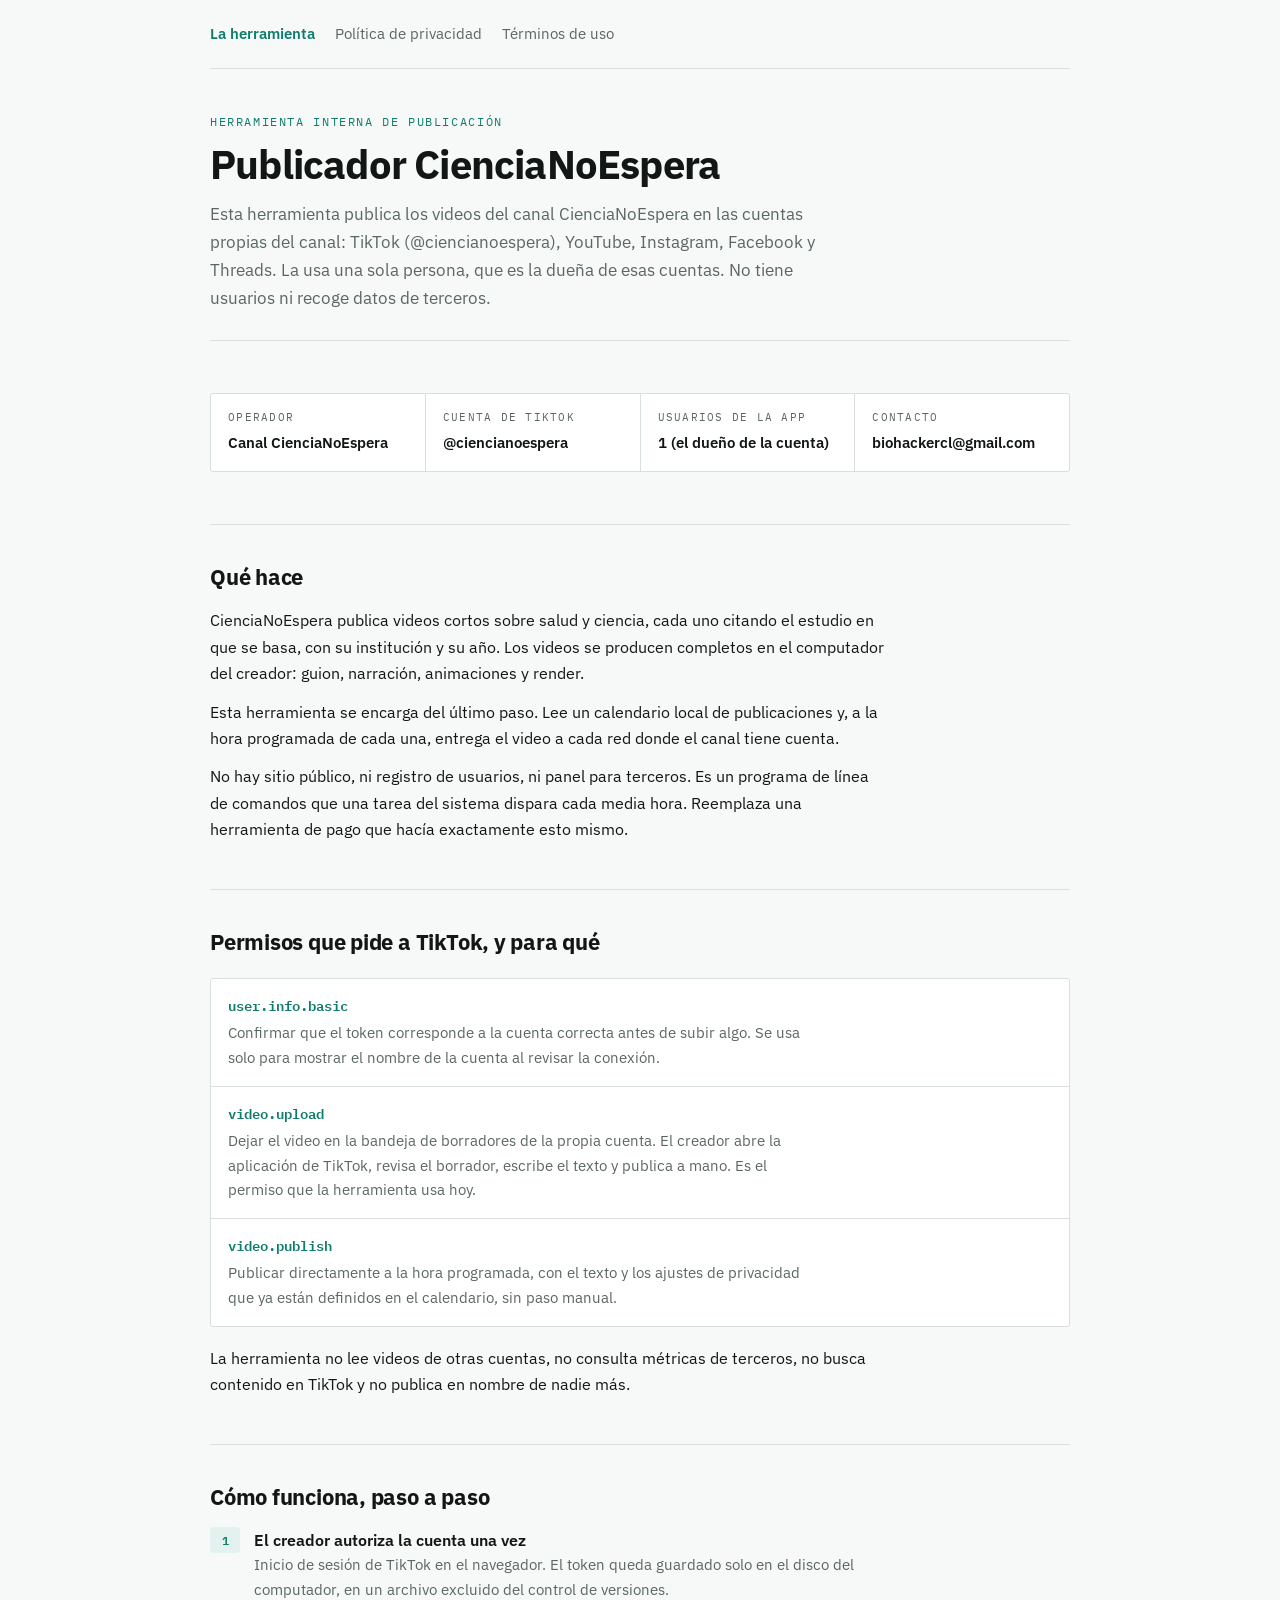
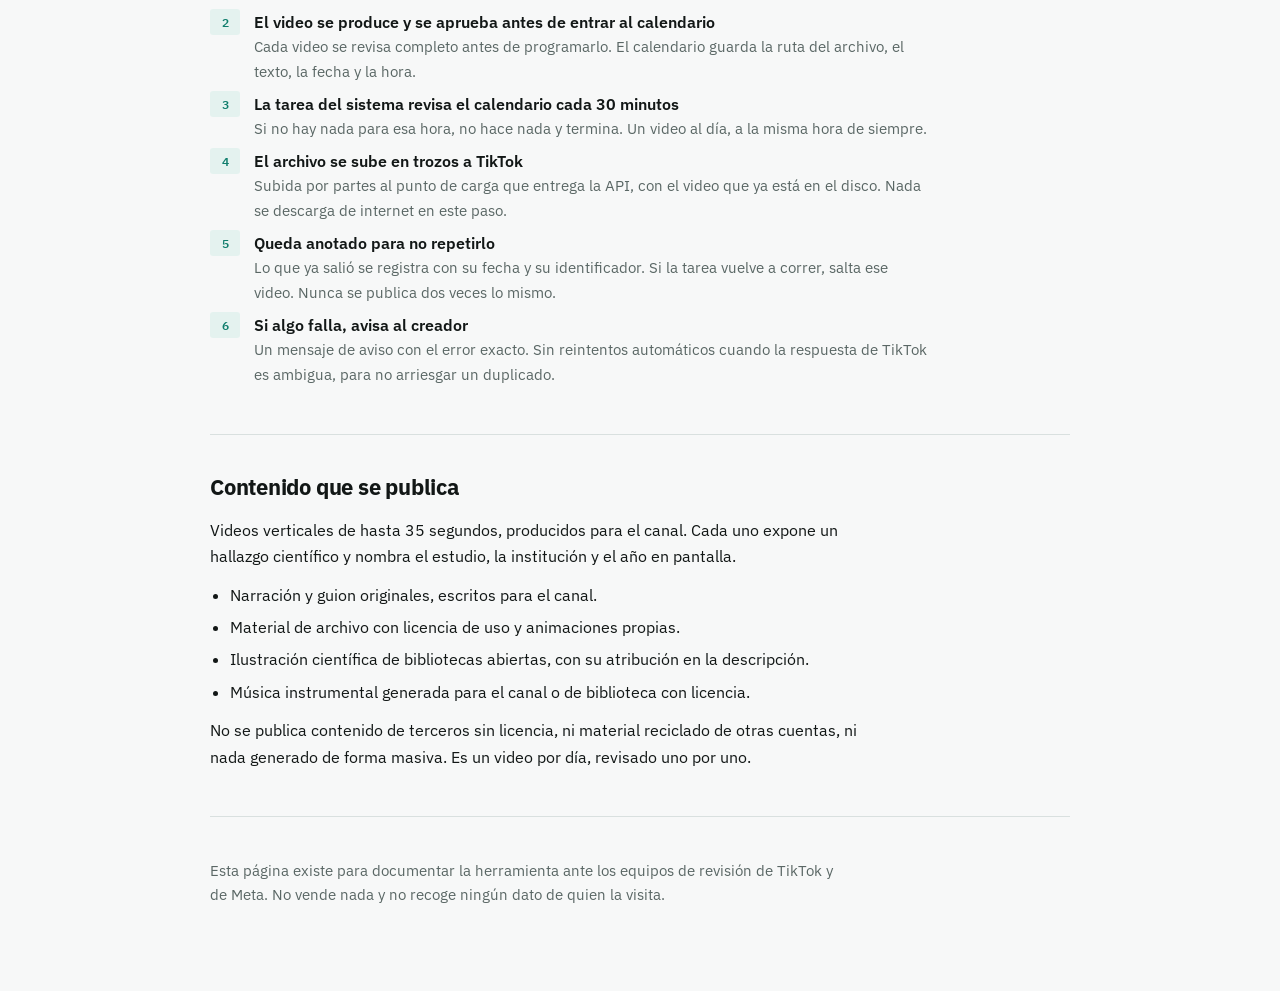
==== index.html @ 25918f54 "Páginas de la app: ficha, política de privacidad y términos Documentan el publicador del canal ante " ====
<!doctype html>
<html lang="es">
<head>
<meta charset="utf-8">
<meta name="viewport" content="width=device-width, initial-scale=1, viewport-fit=cover">
<meta name="robots" content="noindex, nofollow">
<title>Publicador CienciaNoEspera</title>
<link rel="stylesheet" href="https://fonts.googleapis.com/css2?family=IBM+Plex+Sans:wght@400;600&family=IBM+Plex+Mono:wght@400;600&display=swap">
<link rel="stylesheet" href="estilo.css">
</head>
<body>
<div class="envoltura">

<nav>
  <a href="index.html" aria-current="page">La herramienta</a>
  <a href="privacidad.html">Política de privacidad</a>
  <a href="terminos.html">Términos de uso</a>
</nav>

<header>
  <div class="etiqueta">Herramienta interna de publicación</div>
  <h1>Publicador CienciaNoEspera</h1>
  <p class="bajada">
    Esta herramienta publica los videos del canal CienciaNoEspera en las cuentas propias
    del canal: TikTok (@ciencianoespera), YouTube, Instagram, Facebook y Threads. La usa
    una sola persona, que es la dueña de esas cuentas. No tiene usuarios ni recoge datos
    de terceros.
  </p>
</header>

<main>

<section>
  <dl class="ficha">
    <div><dt>Operador</dt><dd>Canal CienciaNoEspera</dd></div>
    <div><dt>Cuenta de TikTok</dt><dd>@ciencianoespera</dd></div>
    <div><dt>Usuarios de la app</dt><dd>1 (el dueño de la cuenta)</dd></div>
    <div><dt>Contacto</dt><dd>biohackercl@gmail.com</dd></div>
  </dl>
</section>

<section>
  <h2>Qué hace</h2>
  <p>
    CienciaNoEspera publica videos cortos sobre salud y ciencia, cada uno citando el
    estudio en que se basa, con su institución y su año. Los videos se producen completos
    en el computador del creador: guion, narración, animaciones y render.
  </p>
  <p>
    Esta herramienta se encarga del último paso. Lee un calendario local de publicaciones
    y, a la hora programada de cada una, entrega el video a cada red donde el canal tiene
    cuenta.
  </p>
  <p>
    No hay sitio público, ni registro de usuarios, ni panel para terceros. Es un programa
    de línea de comandos que una tarea del sistema dispara cada media hora. Reemplaza una
    herramienta de pago que hacía exactamente esto mismo.
  </p>
</section>

<section>
  <h2>Permisos que pide a TikTok, y para qué</h2>
  <div class="permisos">
    <div class="permiso">
      <div class="nombre">user.info.basic</div>
      <p>
        Confirmar que el token corresponde a la cuenta correcta antes de subir algo. Se usa
        solo para mostrar el nombre de la cuenta al revisar la conexión.
      </p>
    </div>
    <div class="permiso">
      <div class="nombre">video.upload</div>
      <p>
        Dejar el video en la bandeja de borradores de la propia cuenta. El creador abre la
        aplicación de TikTok, revisa el borrador, escribe el texto y publica a mano. Es el
        permiso que la herramienta usa hoy.
      </p>
    </div>
    <div class="permiso">
      <div class="nombre">video.publish</div>
      <p>
        Publicar directamente a la hora programada, con el texto y los ajustes de privacidad
        que ya están definidos en el calendario, sin paso manual.
      </p>
    </div>
  </div>
  <p>
    La herramienta no lee videos de otras cuentas, no consulta métricas de terceros, no
    busca contenido en TikTok y no publica en nombre de nadie más.
  </p>
</section>

<section>
  <h2>Cómo funciona, paso a paso</h2>
  <ol class="flujo">
    <li><div>
      <div class="que">El creador autoriza la cuenta una vez</div>
      <div class="como">Inicio de sesión de TikTok en el navegador. El token queda guardado solo en el disco del computador, en un archivo excluido del control de versiones.</div>
    </div></li>
    <li><div>
      <div class="que">El video se produce y se aprueba antes de entrar al calendario</div>
      <div class="como">Cada video se revisa completo antes de programarlo. El calendario guarda la ruta del archivo, el texto, la fecha y la hora.</div>
    </div></li>
    <li><div>
      <div class="que">La tarea del sistema revisa el calendario cada 30 minutos</div>
      <div class="como">Si no hay nada para esa hora, no hace nada y termina. Un video al día, a la misma hora de siempre.</div>
    </div></li>
    <li><div>
      <div class="que">El archivo se sube en trozos a TikTok</div>
      <div class="como">Subida por partes al punto de carga que entrega la API, con el video que ya está en el disco. Nada se descarga de internet en este paso.</div>
    </div></li>
    <li><div>
      <div class="que">Queda anotado para no repetirlo</div>
      <div class="como">Lo que ya salió se registra con su fecha y su identificador. Si la tarea vuelve a correr, salta ese video. Nunca se publica dos veces lo mismo.</div>
    </div></li>
    <li><div>
      <div class="que">Si algo falla, avisa al creador</div>
      <div class="como">Un mensaje de aviso con el error exacto. Sin reintentos automáticos cuando la respuesta de TikTok es ambigua, para no arriesgar un duplicado.</div>
    </div></li>
  </ol>
</section>

<section>
  <h2>Contenido que se publica</h2>
  <p>
    Videos verticales de hasta 35 segundos, producidos para el canal. Cada uno expone un
    hallazgo científico y nombra el estudio, la institución y el año en pantalla.
  </p>
  <ul>
    <li>Narración y guion originales, escritos para el canal.</li>
    <li>Material de archivo con licencia de uso y animaciones propias.</li>
    <li>Ilustración científica de bibliotecas abiertas, con su atribución en la descripción.</li>
    <li>Música instrumental generada para el canal o de biblioteca con licencia.</li>
  </ul>
  <p>
    No se publica contenido de terceros sin licencia, ni material reciclado de otras
    cuentas, ni nada generado de forma masiva. Es un video por día, revisado uno por uno.
  </p>
</section>

</main>

<footer>
  <p>
    Esta página existe para documentar la herramienta ante los equipos de revisión de
    TikTok y de Meta. No vende nada y no recoge ningún dato de quien la visita.
  </p>
</footer>

</div>
</body>
</html>
---- estilo.css ----
:root {
  --bg: #f7f8f8;
  --superficie: #ffffff;
  --borde: #d9e0df;
  --fg: #121716;
  --fg-tenue: #5a6765;
  --acento: #0f7d6c;
  --acento-suave: #e4f2ef;
}
@media (prefers-color-scheme: dark) {
  :root {
    --bg: #0b0f0e;
    --superficie: #141a19;
    --borde: #27322f;
    --fg: #e8efed;
    --fg-tenue: #93a3a0;
    --acento: #48e6c8;
    --acento-suave: #13302b;
    color-scheme: dark;
  }
}
* { box-sizing: border-box; }
body {
  margin: 0;
  background: var(--bg);
  color: var(--fg);
  font-family: 'IBM Plex Sans', system-ui, -apple-system, 'Segoe UI', sans-serif;
  font-size: 16px;
  line-height: 1.65;
  padding: 0 max(16px, env(safe-area-inset-left, 0px)) 72px;
}
.envoltura { max-width: 860px; margin: 0 auto; }
nav {
  display: flex;
  flex-wrap: wrap;
  gap: 20px;
  padding-block: 22px;
  border-bottom: 1px solid var(--borde);
  font-size: 14.5px;
}
nav a { color: var(--fg-tenue); text-decoration: none; }
nav a:hover, nav a[aria-current] { color: var(--acento); }
nav a[aria-current] { font-weight: 600; }
header { padding-block: 44px 28px; border-bottom: 1px solid var(--borde); }
.etiqueta {
  font-family: 'IBM Plex Mono', Consolas, monospace;
  font-size: 11.5px;
  letter-spacing: .14em;
  text-transform: uppercase;
  color: var(--acento);
}
h1 {
  font-size: clamp(27px, 5vw, 40px);
  line-height: 1.1;
  letter-spacing: -.02em;
  margin: 10px 0 0;
  text-wrap: balance;
}
.bajada { max-width: 62ch; font-size: 17px; color: var(--fg-tenue); margin: 14px 0 0; }
.fecha {
  font-family: 'IBM Plex Mono', Consolas, monospace;
  font-size: 11.5px;
  letter-spacing: .08em;
  text-transform: uppercase;
  color: var(--fg-tenue);
  margin-top: 8px;
}
section { padding-block: 34px; border-bottom: 1px solid var(--borde); }
section:last-of-type { border-bottom: 0; }
h2 { font-size: 22px; letter-spacing: -.01em; margin: 0 0 4px; text-wrap: balance; }
h3 { font-size: 16px; font-weight: 600; margin: 26px 0 2px; }
p, li { max-width: 68ch; }
p { margin: 12px 0; }
ul, ol { padding-left: 20px; margin: 12px 0; }
li { margin: 6px 0; }
code {
  font-family: 'IBM Plex Mono', Consolas, monospace;
  font-size: .88em;
  background: var(--acento-suave);
  padding: 1.5px 5px;
  border-radius: 3px;
  overflow-wrap: anywhere;
}
a { color: var(--acento); text-underline-offset: 2px; }
.permisos, .ficha {
  display: grid;
  gap: 1px;
  background: var(--borde);
  border: 1px solid var(--borde);
  border-radius: 3px;
  margin: 18px 0;
  overflow: hidden;
}
.ficha { grid-template-columns: repeat(auto-fit, minmax(180px, 1fr)); }
.permiso, .ficha > div { background: var(--superficie); padding: 15px 17px; min-width: 0; }
.permiso .nombre {
  font-family: 'IBM Plex Mono', Consolas, monospace;
  font-size: 13.5px;
  font-weight: 600;
  color: var(--acento);
  overflow-wrap: anywhere;
}
.permiso p { margin: 5px 0 0; font-size: 15px; color: var(--fg-tenue); max-width: 64ch; }
.ficha dt {
  font-family: 'IBM Plex Mono', Consolas, monospace;
  font-size: 10.5px;
  letter-spacing: .12em;
  text-transform: uppercase;
  color: var(--fg-tenue);
  margin: 0;
}
.ficha dd { margin: 5px 0 0; font-size: 15px; font-weight: 600; overflow-wrap: anywhere; }
.tabla-envoltura { overflow-x: auto; margin: 18px 0; }
table { border-collapse: collapse; font-size: 15px; min-width: 460px; }
th, td { text-align: left; padding: 10px 16px 10px 0; border-bottom: 1px solid var(--borde); vertical-align: top; }
th {
  font-family: 'IBM Plex Mono', Consolas, monospace;
  font-size: 10.5px;
  letter-spacing: .1em;
  text-transform: uppercase;
  color: var(--fg-tenue);
  font-weight: 400;
}
ol.flujo { counter-reset: paso; list-style: none; padding: 0; }
ol.flujo li {
  counter-increment: paso;
  display: grid;
  grid-template-columns: 30px 1fr;
  gap: 14px;
  align-items: start;
  max-width: 72ch;
}
ol.flujo li::before {
  content: counter(paso);
  font-family: 'IBM Plex Mono', Consolas, monospace;
  font-size: 12px;
  font-weight: 600;
  color: var(--acento);
  background: var(--acento-suave);
  border-radius: 3px;
  text-align: center;
  padding: 4px 0;
  line-height: 1.5;
}
.que { font-weight: 600; }
.como { color: var(--fg-tenue); font-size: 15px; }
footer {
  padding-block: 30px 0;
  border-top: 1px solid var(--borde);
  color: var(--fg-tenue);
  font-size: 14.5px;
}
footer p { max-width: 70ch; }
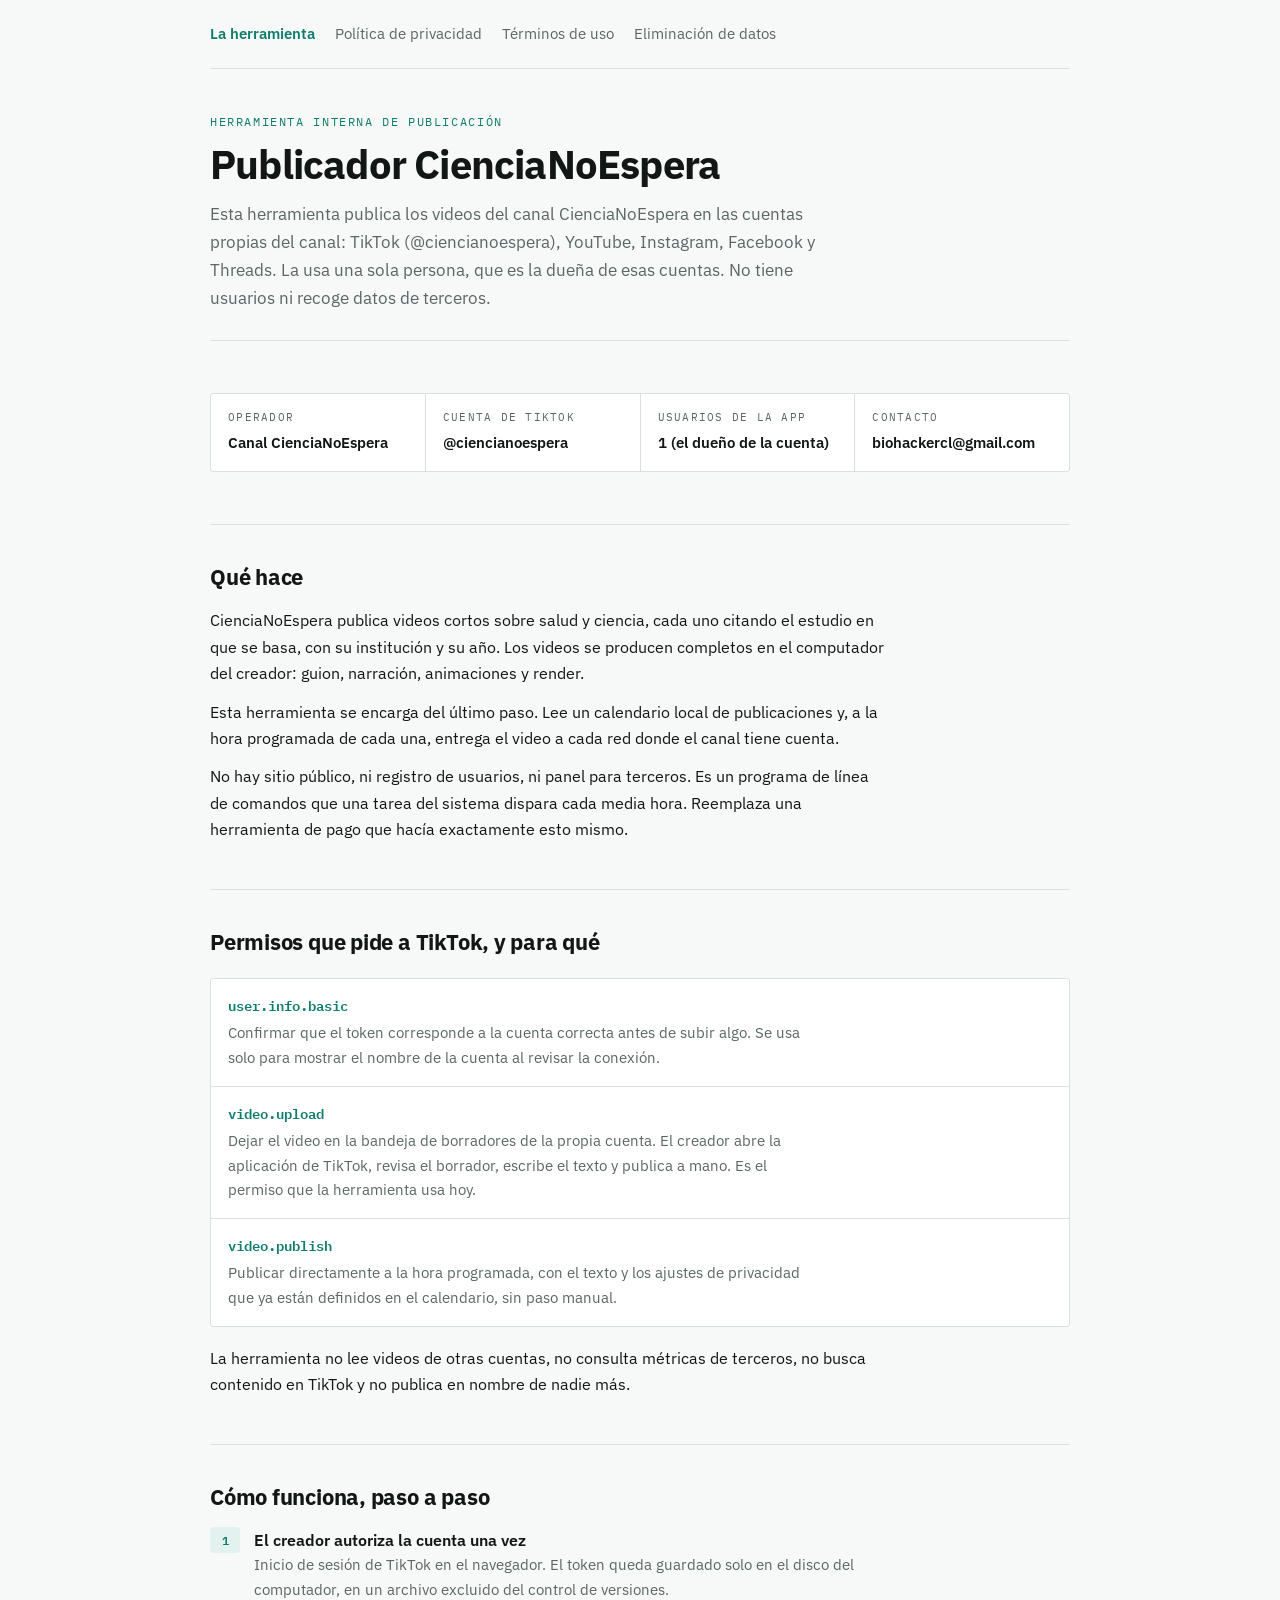
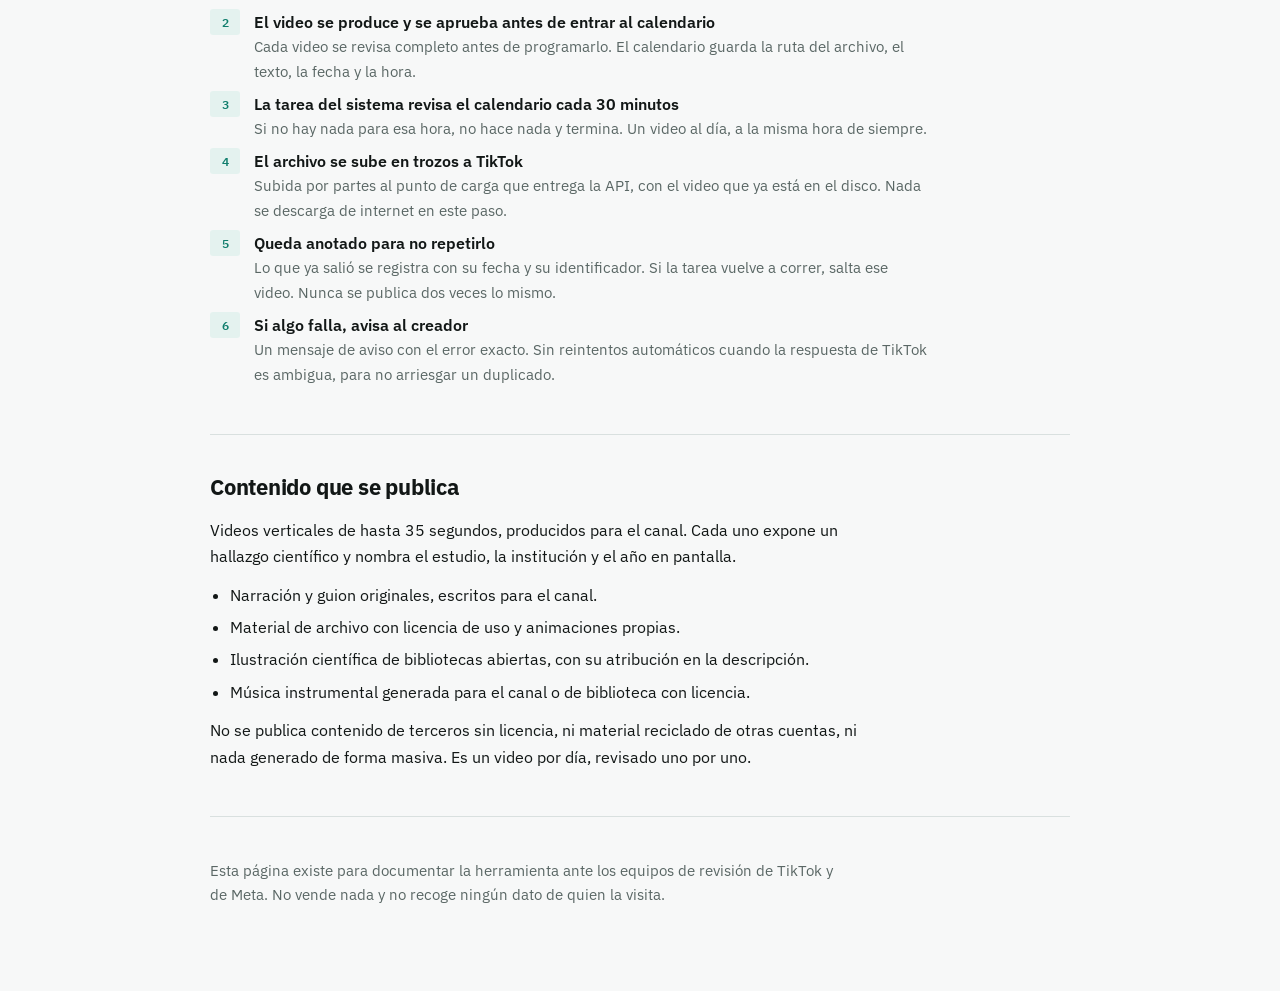
==== commit 90aa818a: "Página de eliminación de datos y ajustes a la ley 21.719 Meta pide una URL con instrucciones para bo" ====
--- a/index.html
+++ b/index.html
@@ -15,6 +15,7 @@
   <a href="index.html" aria-current="page">La herramienta</a>
   <a href="privacidad.html">Política de privacidad</a>
   <a href="terminos.html">Términos de uso</a>
+  <a href="eliminacion.html">Eliminación de datos</a>
 </nav>
 
 <header>
